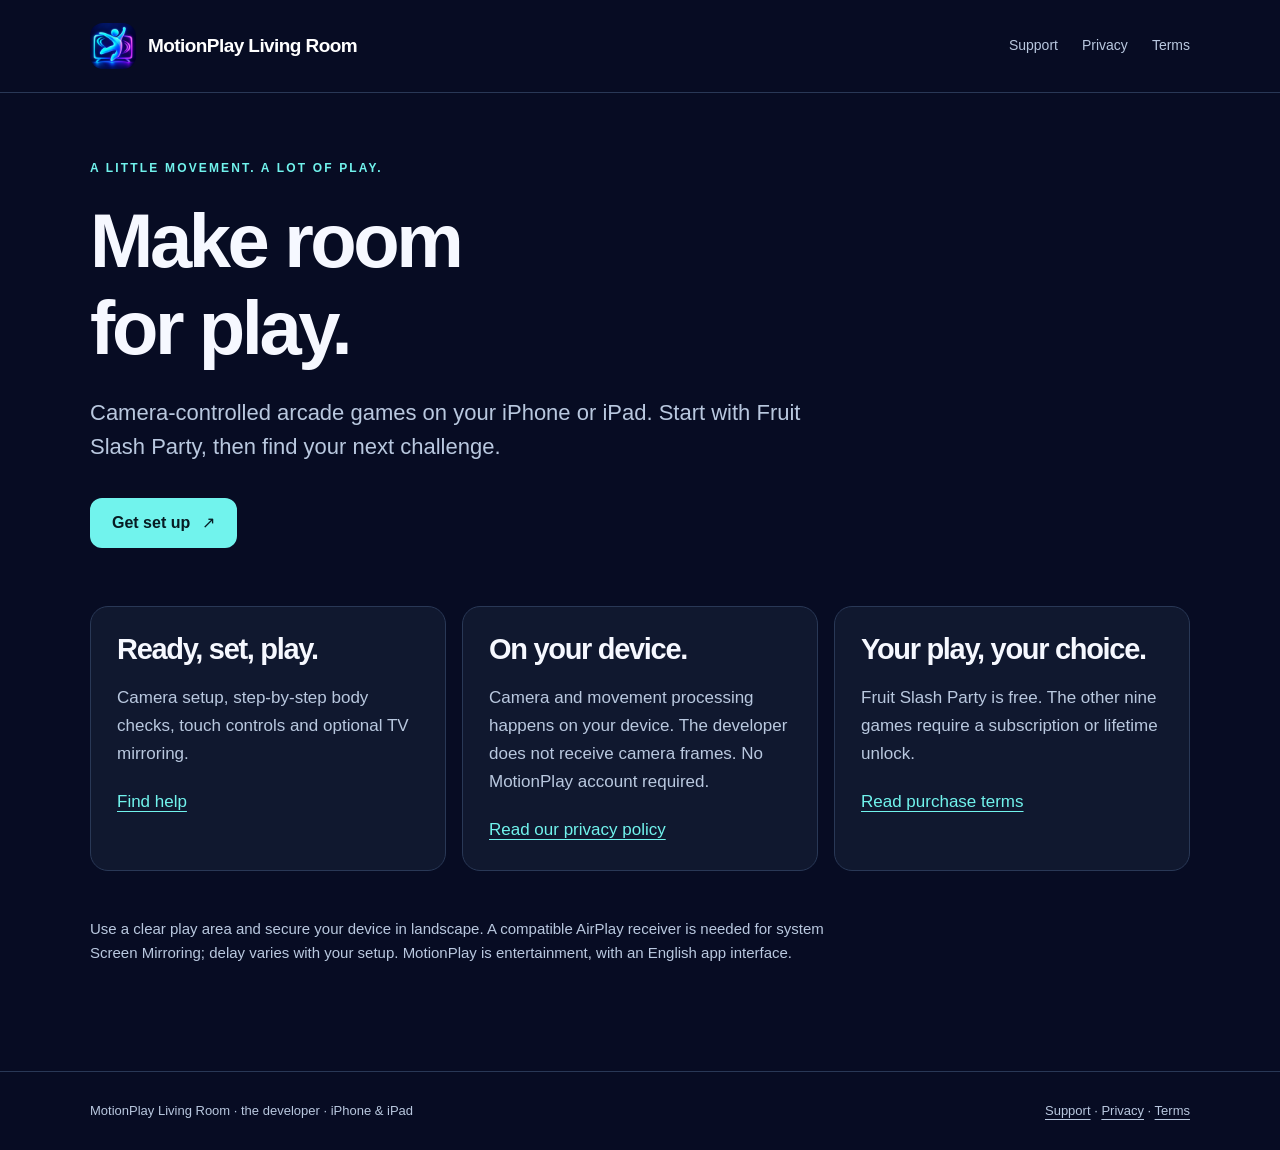
==== index.html @ cdb1fc3c "Publish approved MotionPlay support, privacy and terms pages" ====
<!doctype html>
<html lang="en"><head><meta charset="utf-8"><meta name="viewport" content="width=device-width,initial-scale=1"><meta name="description" content="MotionPlay support, privacy and terms for camera-controlled arcade games on iPhone and iPad."><title>MotionPlay Living Room — Help &amp; Information</title><link rel="icon" href="assets/app-icon.png"><link rel="stylesheet" href="assets/site.css"></head>
<body><a class="skip" href="#main">Skip to content</a><header><div class="wrap"><a class="brand" href="./"><img src="assets/app-icon.png" alt="" width="46" height="46">MotionPlay Living Room</a><nav aria-label="Main navigation"><a href="support/">Support</a><a href="privacy/">Privacy</a><a href="terms/">Terms</a></nav></div></header>
<main id="main" class="wrap"><p class="eyebrow">A little movement. A lot of play.</p><h1>Make room<br>for play.</h1><p class="lede">Camera-controlled arcade games on your iPhone or iPad. Start with Fruit Slash Party, then find your next challenge.</p><a class="button" href="support/">Get set up <span aria-hidden="true">↗</span></a>
<div class="tiles"><section class="tile"><h2 style="margin-top:0">Ready, set, play.</h2><p>Camera setup, step-by-step body checks, touch controls and optional TV mirroring.</p><a href="support/">Find help</a></section><section class="tile"><h2 style="margin-top:0">On your device.</h2><p>Camera and movement processing happens on your device. The developer does not receive camera frames. No MotionPlay account required.</p><a href="privacy/">Read our privacy policy</a></section><section class="tile"><h2 style="margin-top:0">Your play, your choice.</h2><p>Fruit Slash Party is free. The other nine games require a subscription or lifetime unlock.</p><a href="terms/">Read purchase terms</a></section></div>
<p class="safety">Use a clear play area and secure your device in landscape. A compatible AirPlay receiver is needed for system Screen Mirroring; delay varies with your setup. MotionPlay is entertainment, with an English app interface.</p></main>
<footer><div class="wrap"><p>MotionPlay Living Room · the developer · iPhone &amp; iPad</p><p><a href="support/">Support</a> · <a href="privacy/">Privacy</a> · <a href="terms/">Terms</a></p></div></footer></body></html>
---- assets/site.css ----
:root{color-scheme:dark;--ink:#f6f8ff;--muted:#b9c8df;--line:#293856;--navy:#070c23;--cyan:#71f3ed;--violet:#c79bff;font-family:-apple-system,BlinkMacSystemFont,"Segoe UI",sans-serif;font-synthesis:none}*{box-sizing:border-box}html{scroll-behavior:smooth;scroll-padding-top:28px}body{margin:0;background:var(--navy);color:var(--ink);font-size:17px;line-height:1.65}a{color:var(--cyan);text-underline-offset:4px}a:hover{color:white}a:focus-visible,summary:focus-visible{outline:3px solid var(--cyan);outline-offset:6px;border-radius:4px}.wrap{width:min(1100px,calc(100% - 48px));margin:auto}.skip{position:absolute;top:-100px;padding:12px;background:#fff;color:#070c23;z-index:5}.skip:focus{top:0}header{border-bottom:1px solid var(--line)}header .wrap{display:flex;align-items:center;justify-content:space-between;gap:20px;padding:23px 0}.brand{display:flex;align-items:center;gap:12px;text-decoration:none;color:white;font-size:19px;font-weight:800;letter-spacing:-.03em}.brand img{border-radius:13px;width:46px;height:46px}nav{display:flex;gap:24px;flex-wrap:wrap}nav a{font-size:14px;color:var(--muted);text-decoration:none}nav a[aria-current=page]{color:var(--cyan)}main{padding:66px 0 90px}.eyebrow{font-size:12px;font-weight:800;letter-spacing:.18em;text-transform:uppercase;color:var(--cyan);margin:0 0 18px}h1,h2,h3{line-height:1.15;letter-spacing:-.045em}h1{font-size:clamp(40px,7vw,76px);max-width:850px;margin:0 0 24px}h2{font-size:29px;margin:48px 0 17px}h3{font-size:21px;margin:0 0 14px}.lede{font-size:22px;line-height:1.55;color:var(--muted);max-width:730px}.button{display:inline-flex;align-items:center;gap:12px;background:var(--cyan);color:#071b23;padding:12px 22px;border-radius:12px;text-decoration:none;font-weight:750;font-size:16px;margin:12px 0}.button:hover{background:#bafcf6;color:#071b23}.tiles{display:grid;grid-template-columns:repeat(3,1fr);gap:16px;margin:46px 0}.tile{border:1px solid var(--line);padding:26px;border-radius:18px;background:#10182f}.tile p{color:var(--muted);margin:0}.tile a{display:inline-block;margin-top:20px}.document{max-width:760px}.document h1{font-size:clamp(38px,6vw,60px)}.document p,.document li{color:var(--muted)}.document strong{color:var(--ink)}.date{font-size:14px;color:var(--muted);margin-bottom:36px}.note{border-left:3px solid var(--cyan);padding:16px 22px;background:#101b32;border-radius:0 12px 12px 0;margin:28px 0}.note p{margin:0}ol,ul{padding-left:25px}li{padding-left:4px;margin:8px 0}.toc{display:flex;gap:10px 22px;flex-wrap:wrap;padding:24px 0;border-top:1px solid var(--line);border-bottom:1px solid var(--line);margin:32px 0;font-size:14px}details{border-top:1px solid var(--line);padding:24px 0}details:last-child{border-bottom:1px solid var(--line)}summary{cursor:pointer;font-size:20px;font-weight:700;line-height:1.4}details p{padding-right:14px}footer{border-top:1px solid var(--line);padding:28px 0;color:var(--muted);font-size:13px}footer .wrap{display:flex;gap:18px;align-items:start;justify-content:space-between}footer p{margin:0}footer a{color:var(--muted)}.safety{max-width:760px;color:var(--muted);font-size:15px}.contact{font-size:20px;overflow-wrap:anywhere}@media(max-width:650px){.wrap{width:calc(100% - 36px)}header .wrap{align-items:start;flex-direction:column;gap:17px}nav{gap:20px}main{padding:42px 0 58px}.tiles{grid-template-columns:1fr;gap:12px;margin:32px 0}.lede{font-size:20px}h2{font-size:26px}footer .wrap{flex-direction:column}}@media(prefers-reduced-motion:reduce){html{scroll-behavior:auto}}@media print{body{background:#fff;color:#111}header,footer,.skip{display:none}main{padding:0}.document p,.document li,.date{color:#333}a{color:#111}.wrap{width:100%}}

/* Keep long help and legal links readable on narrow screens. */
.document a,.document p,.document li{overflow-wrap:anywhere}.brand{min-width:0}.brand img{flex:none}
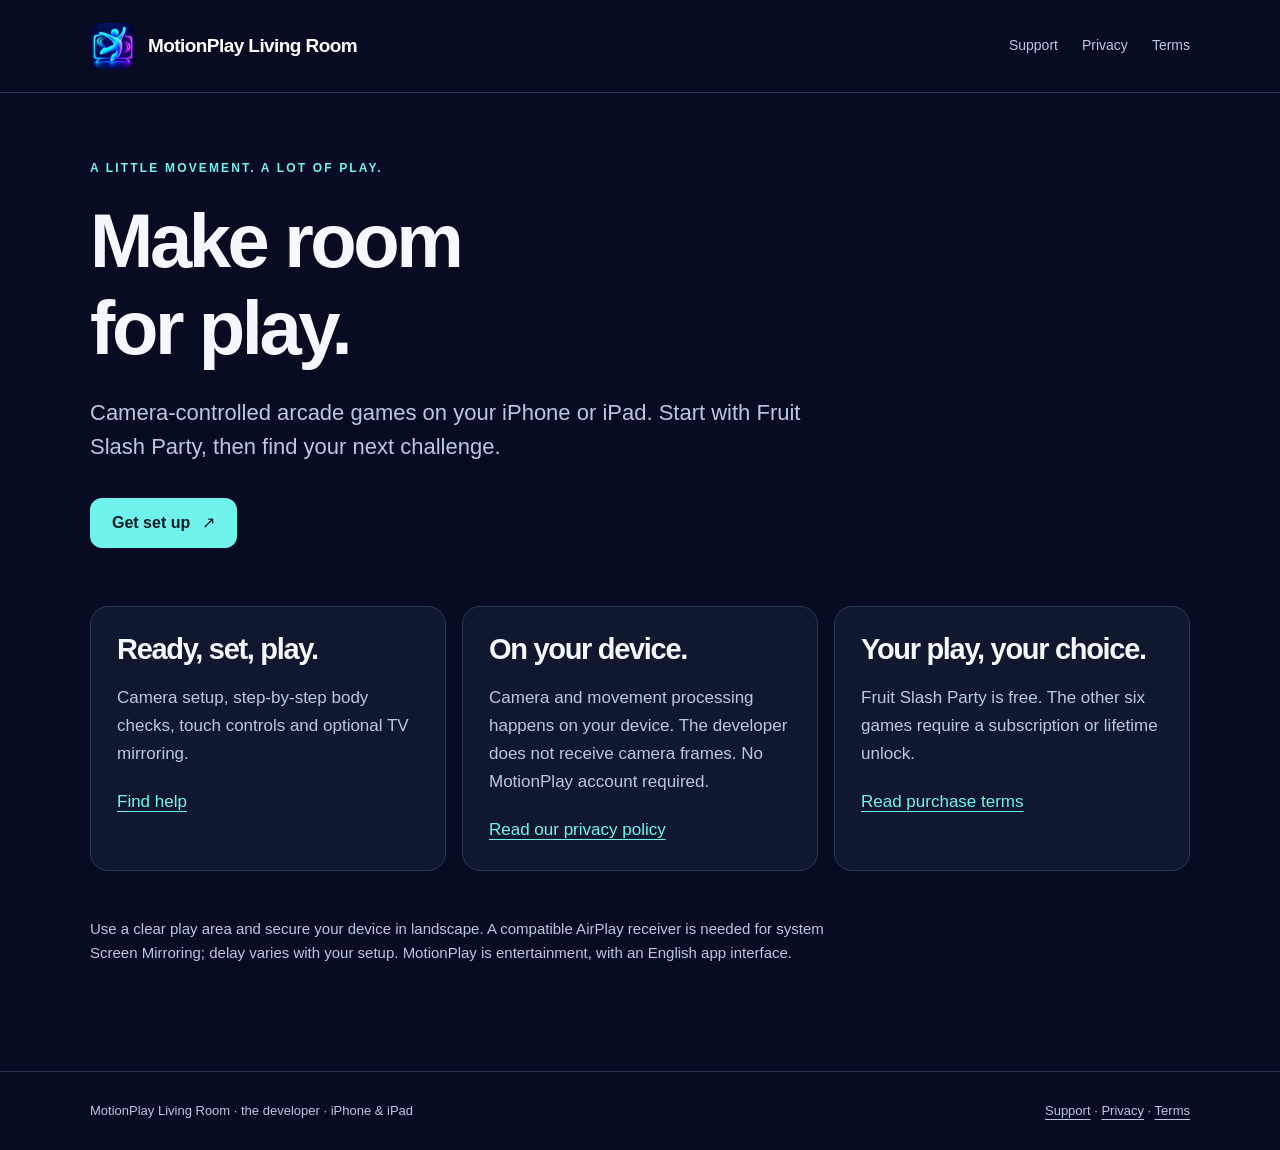
==== commit b8201768: "Correct the current six premium game count (FEA-474)" ====
--- a/index.html
+++ b/index.html
@@ -2,6 +2,6 @@
 <html lang="en"><head><meta charset="utf-8"><meta name="viewport" content="width=device-width,initial-scale=1"><meta name="description" content="MotionPlay support, privacy and terms for camera-controlled arcade games on iPhone and iPad."><title>MotionPlay Living Room — Help &amp; Information</title><link rel="icon" href="assets/app-icon.png"><link rel="stylesheet" href="assets/site.css"></head>
 <body><a class="skip" href="#main">Skip to content</a><header><div class="wrap"><a class="brand" href="./"><img src="assets/app-icon.png" alt="" width="46" height="46">MotionPlay Living Room</a><nav aria-label="Main navigation"><a href="support/">Support</a><a href="privacy/">Privacy</a><a href="terms/">Terms</a></nav></div></header>
 <main id="main" class="wrap"><p class="eyebrow">A little movement. A lot of play.</p><h1>Make room<br>for play.</h1><p class="lede">Camera-controlled arcade games on your iPhone or iPad. Start with Fruit Slash Party, then find your next challenge.</p><a class="button" href="support/">Get set up <span aria-hidden="true">↗</span></a>
-<div class="tiles"><section class="tile"><h2 style="margin-top:0">Ready, set, play.</h2><p>Camera setup, step-by-step body checks, touch controls and optional TV mirroring.</p><a href="support/">Find help</a></section><section class="tile"><h2 style="margin-top:0">On your device.</h2><p>Camera and movement processing happens on your device. The developer does not receive camera frames. No MotionPlay account required.</p><a href="privacy/">Read our privacy policy</a></section><section class="tile"><h2 style="margin-top:0">Your play, your choice.</h2><p>Fruit Slash Party is free. The other nine games require a subscription or lifetime unlock.</p><a href="terms/">Read purchase terms</a></section></div>
+<div class="tiles"><section class="tile"><h2 style="margin-top:0">Ready, set, play.</h2><p>Camera setup, step-by-step body checks, touch controls and optional TV mirroring.</p><a href="support/">Find help</a></section><section class="tile"><h2 style="margin-top:0">On your device.</h2><p>Camera and movement processing happens on your device. The developer does not receive camera frames. No MotionPlay account required.</p><a href="privacy/">Read our privacy policy</a></section><section class="tile"><h2 style="margin-top:0">Your play, your choice.</h2><p>Fruit Slash Party is free. The other six games require a subscription or lifetime unlock.</p><a href="terms/">Read purchase terms</a></section></div>
 <p class="safety">Use a clear play area and secure your device in landscape. A compatible AirPlay receiver is needed for system Screen Mirroring; delay varies with your setup. MotionPlay is entertainment, with an English app interface.</p></main>
 <footer><div class="wrap"><p>MotionPlay Living Room · the developer · iPhone &amp; iPad</p><p><a href="support/">Support</a> · <a href="privacy/">Privacy</a> · <a href="terms/">Terms</a></p></div></footer></body></html>
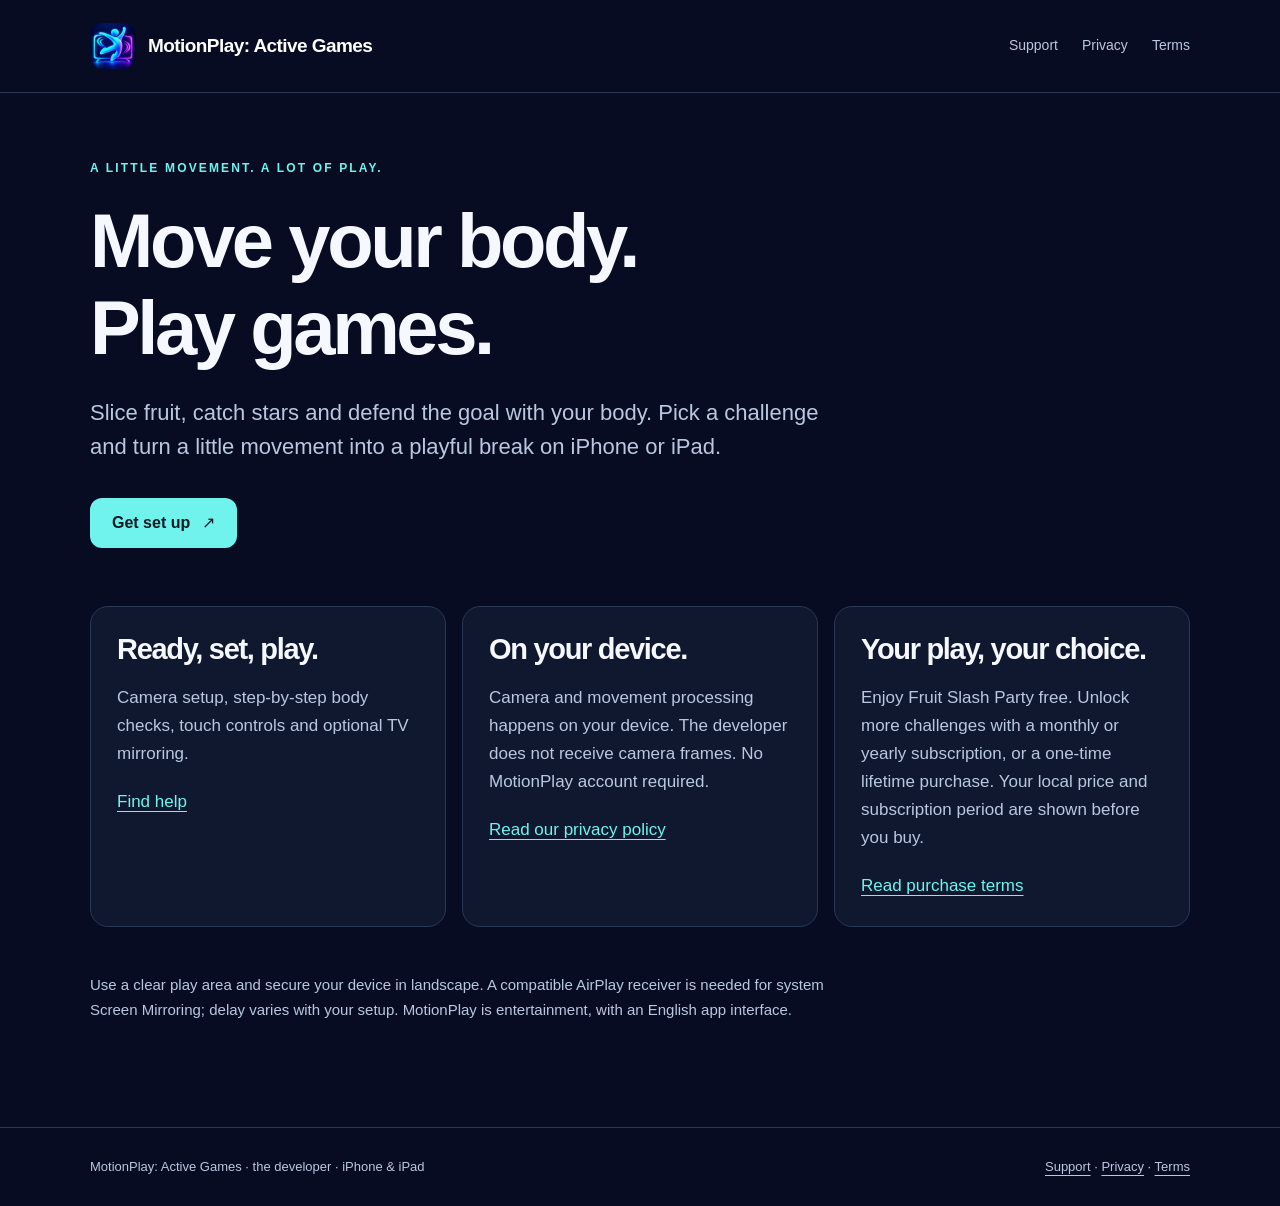
==== commit 01b19dab: "Introduce MotionPlay Active Games and focus copy on play (FEA-474)" ====
--- a/index.html
+++ b/index.html
@@ -1,7 +1,7 @@
 <!doctype html>
-<html lang="en"><head><meta charset="utf-8"><meta name="viewport" content="width=device-width,initial-scale=1"><meta name="description" content="MotionPlay support, privacy and terms for camera-controlled arcade games on iPhone and iPad."><title>MotionPlay Living Room — Help &amp; Information</title><link rel="icon" href="assets/app-icon.png"><link rel="stylesheet" href="assets/site.css"></head>
-<body><a class="skip" href="#main">Skip to content</a><header><div class="wrap"><a class="brand" href="./"><img src="assets/app-icon.png" alt="" width="46" height="46">MotionPlay Living Room</a><nav aria-label="Main navigation"><a href="support/">Support</a><a href="privacy/">Privacy</a><a href="terms/">Terms</a></nav></div></header>
-<main id="main" class="wrap"><p class="eyebrow">A little movement. A lot of play.</p><h1>Make room<br>for play.</h1><p class="lede">Camera-controlled arcade games on your iPhone or iPad. Start with Fruit Slash Party, then find your next challenge.</p><a class="button" href="support/">Get set up <span aria-hidden="true">↗</span></a>
-<div class="tiles"><section class="tile"><h2 style="margin-top:0">Ready, set, play.</h2><p>Camera setup, step-by-step body checks, touch controls and optional TV mirroring.</p><a href="support/">Find help</a></section><section class="tile"><h2 style="margin-top:0">On your device.</h2><p>Camera and movement processing happens on your device. The developer does not receive camera frames. No MotionPlay account required.</p><a href="privacy/">Read our privacy policy</a></section><section class="tile"><h2 style="margin-top:0">Your play, your choice.</h2><p>Fruit Slash Party is free. The other six games require a subscription or lifetime unlock.</p><a href="terms/">Read purchase terms</a></section></div>
+<html lang="en"><head><meta charset="utf-8"><meta name="viewport" content="width=device-width,initial-scale=1"><meta name="description" content="MotionPlay support, privacy and terms for camera-controlled arcade games on iPhone and iPad."><title>MotionPlay: Active Games — Help &amp; Information</title><link rel="icon" href="assets/app-icon.png"><link rel="stylesheet" href="assets/site.css"></head>
+<body><a class="skip" href="#main">Skip to content</a><header><div class="wrap"><a class="brand" href="./"><img src="assets/app-icon.png" alt="" width="46" height="46">MotionPlay: Active Games</a><nav aria-label="Main navigation"><a href="support/">Support</a><a href="privacy/">Privacy</a><a href="terms/">Terms</a></nav></div></header>
+<main id="main" class="wrap"><p class="eyebrow">A little movement. A lot of play.</p><h1>Move your body.<br>Play games.</h1><p class="lede">Slice fruit, catch stars and defend the goal with your body. Pick a challenge and turn a little movement into a playful break on iPhone or iPad.</p><a class="button" href="support/">Get set up <span aria-hidden="true">↗</span></a>
+<div class="tiles"><section class="tile"><h2 style="margin-top:0">Ready, set, play.</h2><p>Camera setup, step-by-step body checks, touch controls and optional TV mirroring.</p><a href="support/">Find help</a></section><section class="tile"><h2 style="margin-top:0">On your device.</h2><p>Camera and movement processing happens on your device. The developer does not receive camera frames. No MotionPlay account required.</p><a href="privacy/">Read our privacy policy</a></section><section class="tile"><h2 style="margin-top:0">Your play, your choice.</h2><p>Enjoy Fruit Slash Party free. Unlock more challenges with a monthly or yearly subscription, or a one-time lifetime purchase. Your local price and subscription period are shown before you buy.</p><a href="terms/">Read purchase terms</a></section></div>
 <p class="safety">Use a clear play area and secure your device in landscape. A compatible AirPlay receiver is needed for system Screen Mirroring; delay varies with your setup. MotionPlay is entertainment, with an English app interface.</p></main>
-<footer><div class="wrap"><p>MotionPlay Living Room · the developer · iPhone &amp; iPad</p><p><a href="support/">Support</a> · <a href="privacy/">Privacy</a> · <a href="terms/">Terms</a></p></div></footer></body></html>
+<footer><div class="wrap"><p>MotionPlay: Active Games · the developer · iPhone &amp; iPad</p><p><a href="support/">Support</a> · <a href="privacy/">Privacy</a> · <a href="terms/">Terms</a></p></div></footer></body></html>
